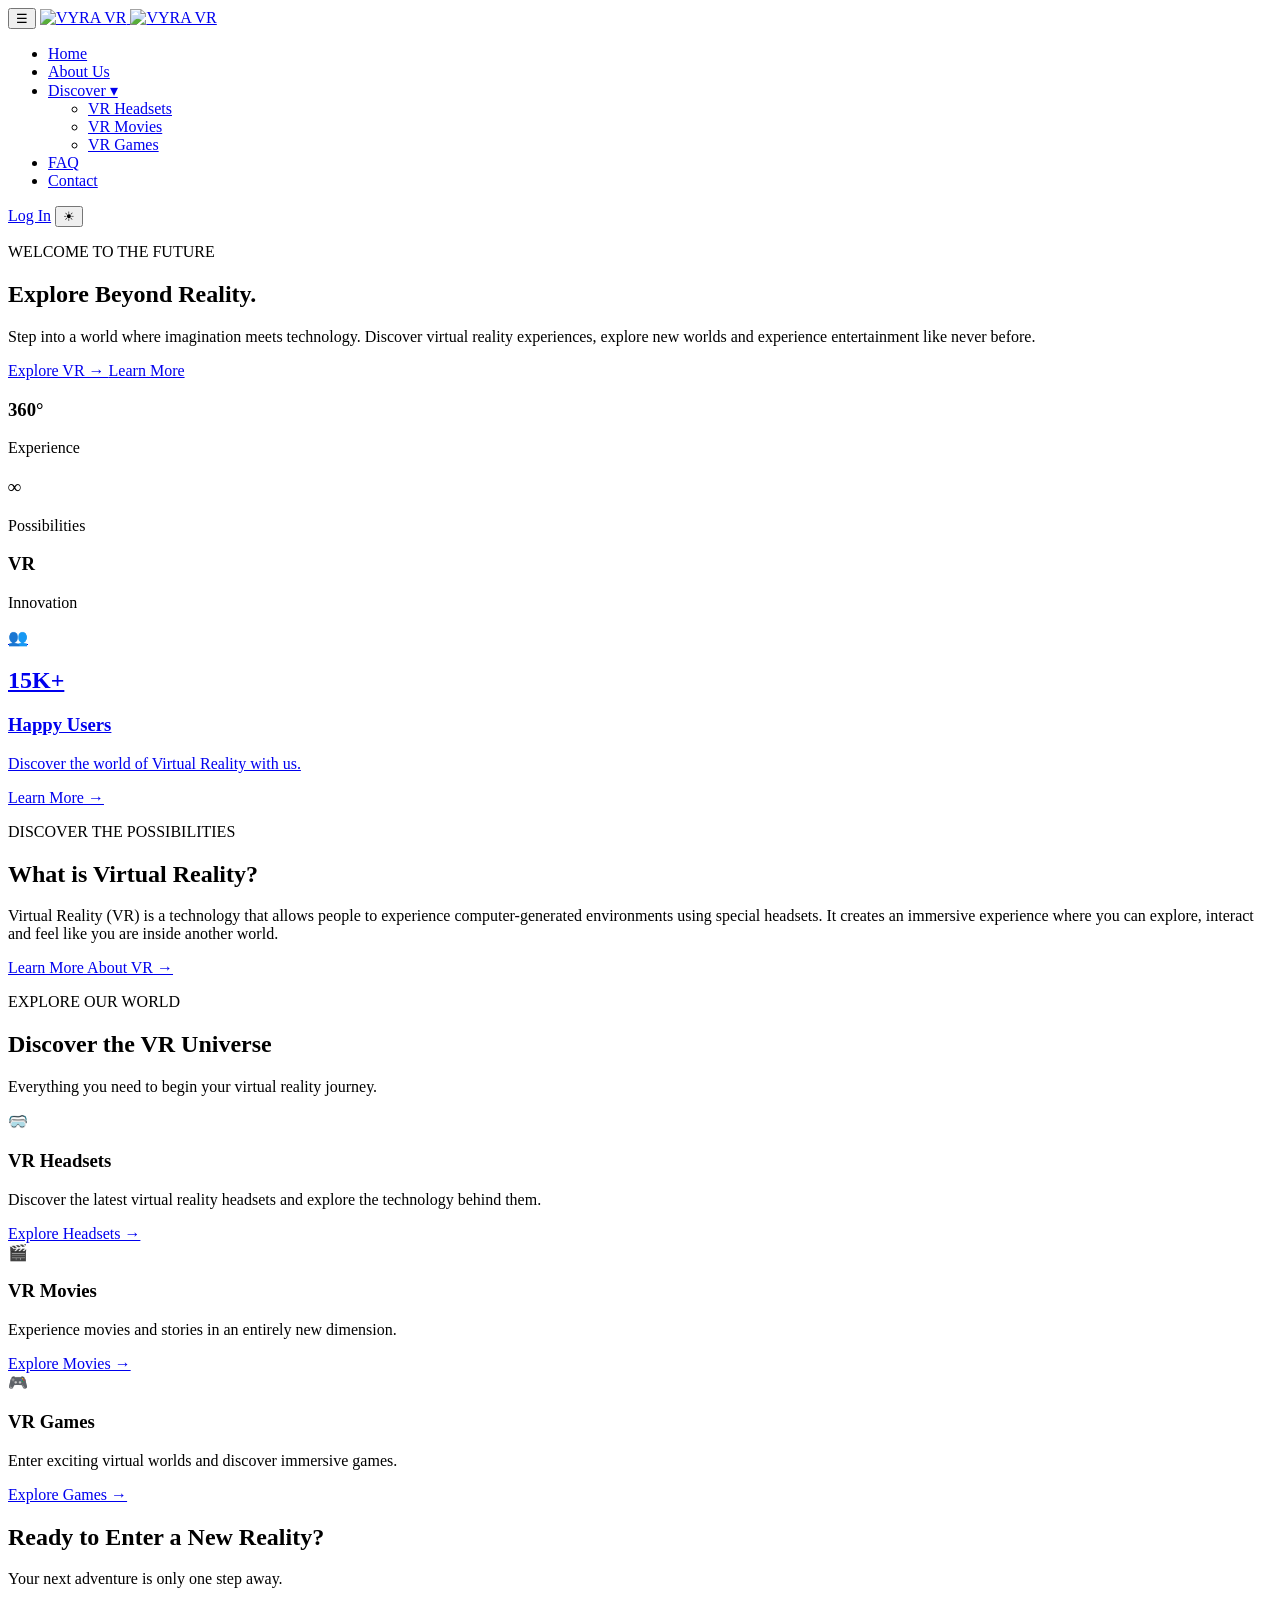
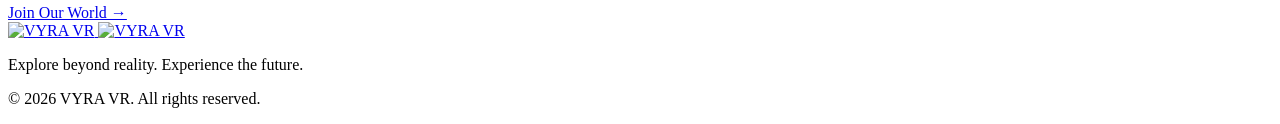
==== HTML/index.html @ e6f0ec01 "Made some changes in organization" ====
<!DOCTYPE html>
<html lang="en">

<head>
    <meta charset="UTF-8">
    <meta name="viewport" content="width=device-width, initial-scale=1.0">
     <meta name="author" content="Verona Idrizi">

    <title>VYRA VR | Explore Beyond Reality</title>

    <link rel="stylesheet" href="style.css">

    <link href="https://fonts.googleapis.com/css2?family=Poppins:wght@300;400;500;600;700;800&display=swap"
        rel="stylesheet">
</head>

<body>

    <!-- HEADER AND NAVIGATION -->
    <header>

        <nav class="navbar">

             <button class="menu-icon" id="menuButton">☰</button>

            <a href="index.html" class="logo">
                <!-- Dark Mode Logo (shown by default in dark mode) -->
                <img src="img/LogoDark.png" class="dark-logo" alt="VYRA VR">
                <!-- Light Mode Logo (hidden by default, shown in light mode) -->
                <img src="img/LogoLight.png" class="light-logo" alt="VYRA VR">
            </a>

            <ul class="nav-links">

                <li><a href="index.html" class="active">Home</a></li>

                <li><a href="about.html">About Us</a></li>

                <li class="dropdown">
                    <a href="#">Discover ▾</a>

                    <ul class="dropdown-menu">
                        <li><a href="headsets.html">VR Headsets</a></li>
                        <li><a href="movies.html">VR Movies</a></li>
                        <li><a href="games.html">VR Games</a></li>
                    </ul>
                </li>

                <li><a href="faq.html">FAQ</a></li>

                <li><a href="contact.html">Contact</a></li>

            </ul>

            <div class="nav-right">
                <a href="Login.html" class="login-btn">Log In</a>
                <button id="themeButton">☀︎</button>
            </div>


        </nav>

    </header>


    <!-- MAIN CONTENT -->
    <main>

        <!-- HERO SECTION -->
        <section class="hero">

            <div class="hero-content">

                <p class="small-title">WELCOME TO THE FUTURE</p>

                <h1>
                    Explore Beyond
                    <span>Reality.</span>
                </h1>

                <p class="description">
                    Step into a world where imagination meets technology.
                    Discover virtual reality experiences, explore new worlds
                    and experience entertainment like never before.
                </p>

                <div class="hero-buttons">

                    <a href="#discover" class="primary-btn">
                        Explore VR →
                    </a>

                    <a href="#about" class="secondary-btn">
                        Learn More
                    </a>

                </div>

                <div class="hero-stats">

                    <article>
                        <h3>360°</h3>
                        <p>Experience</p>
                    </article>

                    <article>
                        <h3>∞</h3>
                        <p>Possibilities</p>
                    </article>

                    <article>
                        <h3>VR</h3>
                        <p>Innovation</p>
                    </article>

                </div>

            </div>

            <!-- Right Side - Users Card -->
            <div class="hero-right">
                <a href="about.html" class="users-card">
                    <div class="users-icon">👥</div>
                    <h2>15K+</h2>
                    <h3>Happy Users</h3>
                    <p>Discover the world of Virtual Reality with us.</p>
                    <span>Learn More →</span>
                </a>
            </div>

        </section>


        <!-- ABOUT VIRTUAL REALITY -->
        <section class="about-section" id="about">

            <p class="section-label">DISCOVER THE POSSIBILITIES</p>

            <h2>What is <span>Virtual Reality?</span></h2>

            <p class="about-text">
                Virtual Reality (VR) is a technology that allows people
                to experience computer-generated environments using
                special headsets. It creates an immersive experience
                where you can explore, interact and feel like you are
                inside another world.
            </p>

            <a href="about.html" class="text-link">
                Learn More About VR →
            </a>

        </section>


        <!-- DISCOVER SECTION -->
        <section class="discover-section" id="discover">

            <p class="section-label">EXPLORE OUR WORLD</p>

            <h2>Discover the <span>VR Universe</span></h2>

            <p class="discover-description">
                Everything you need to begin your virtual reality journey.
            </p>


            <div class="discover-cards">

                <article class="card">

                    <div class="card-icon">🥽</div>

                    <h3>VR Headsets</h3>

                    <p>
                        Discover the latest virtual reality headsets
                        and explore the technology behind them.
                    </p>

                    <a href="headsets.html">Explore Headsets →</a>

                </article>


                <article class="card">

                    <div class="card-icon">🎬</div>

                    <h3>VR Movies</h3>

                    <p>
                        Experience movies and stories in an entirely
                        new dimension.
                    </p>

                    <a href="movies.html">Explore Movies →</a>

                </article>


                <article class="card">

                    <div class="card-icon">🎮</div>

                    <h3>VR Games</h3>

                    <p>
                        Enter exciting virtual worlds and discover
                        immersive games.
                    </p>

                    <a href="games.html">Explore Games →</a>

                </article>

            </div>

        </section>


        <!-- FINAL SECTION -->
        <section class="final-section">

            <h2>Ready to Enter a New Reality?</h2>

            <p>Your next adventure is only one step away.</p>

            <a href="register.html" class="final-btn">
                Join Our World →
            </a>

        </section>

    </main>


    <!-- FOOTER -->
    <footer>

        <a href="index.html" class="logo">
            <img src="img/LogoDark.png" class="dark-logo" alt="VYRA VR">
            <img src="img/LogoLight.png" class="light-logo" alt="VYRA VR">
        </a>

        <p>Explore beyond reality. Experience the future.</p>

        <p class="copyright">
            © 2026 VYRA VR. All rights reserved.
        </p>

    </footer>


    <script src="script.js"></script>

</body>

</html>
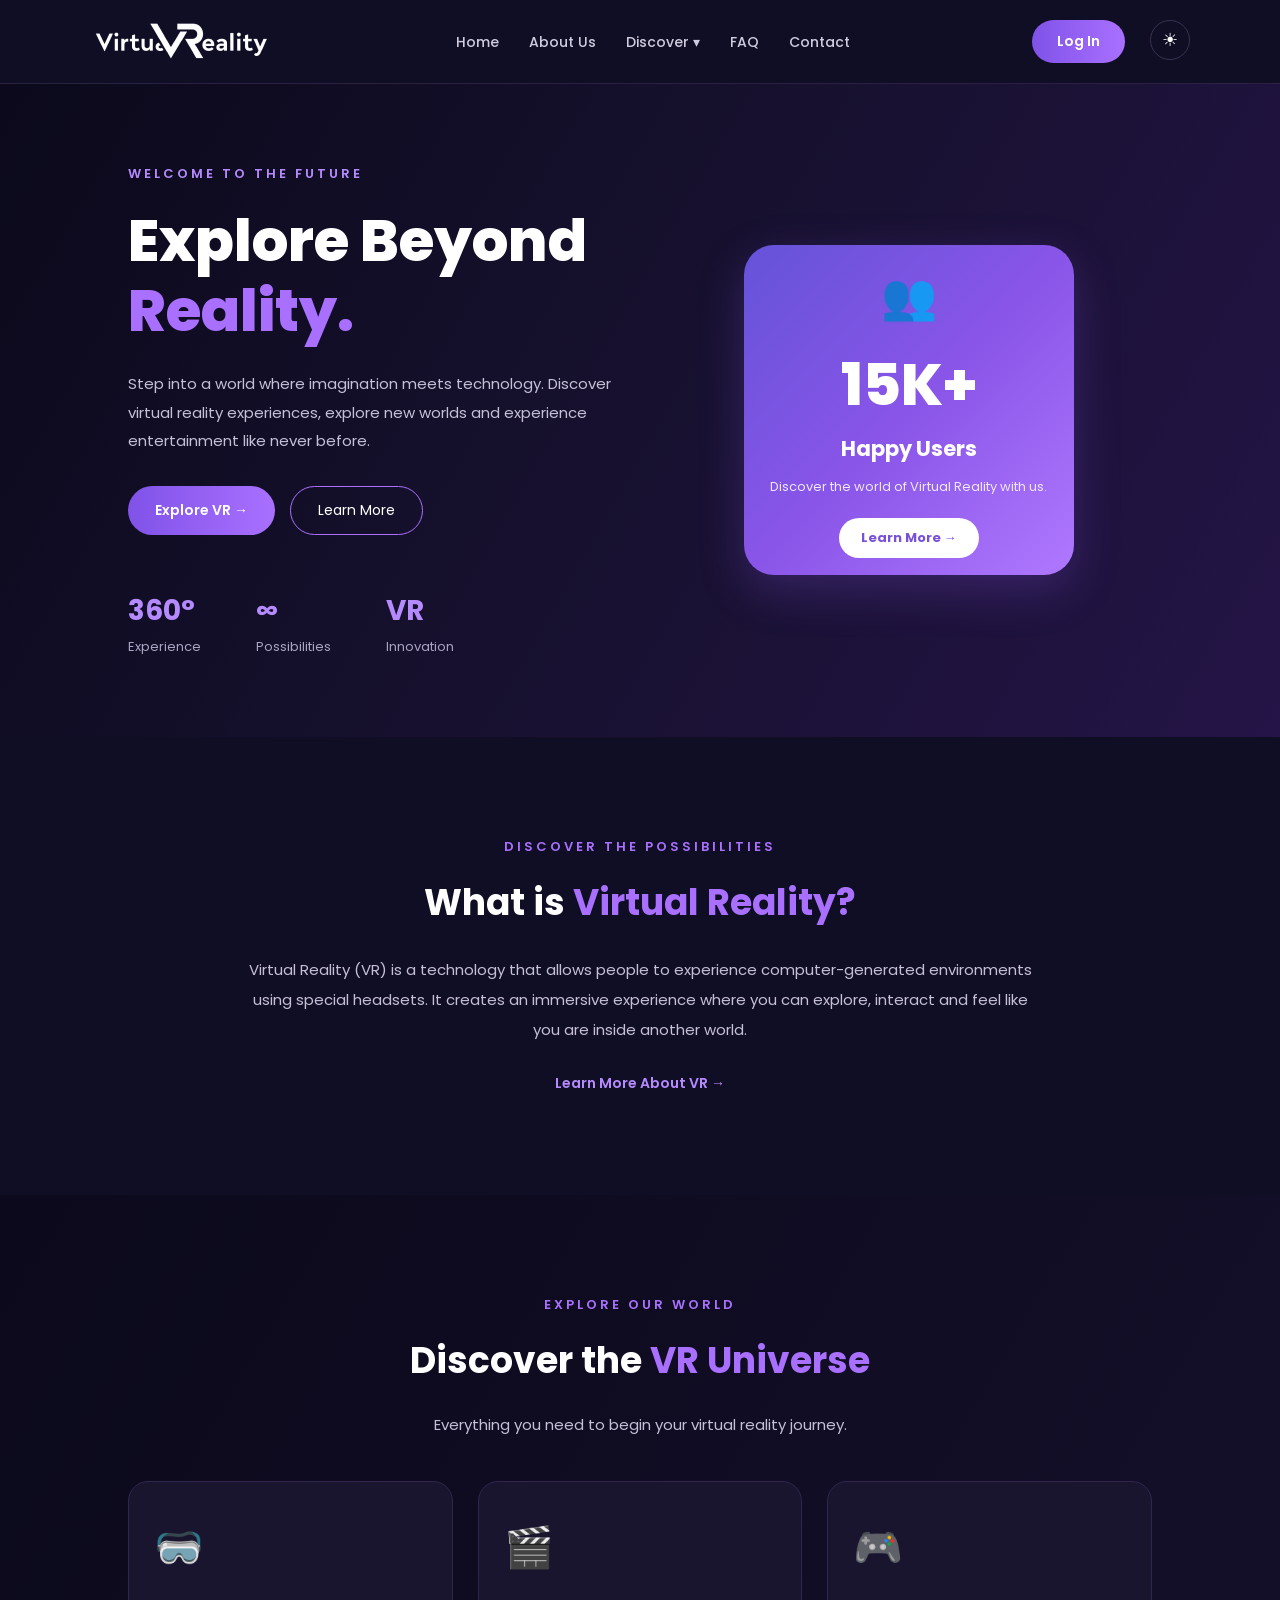
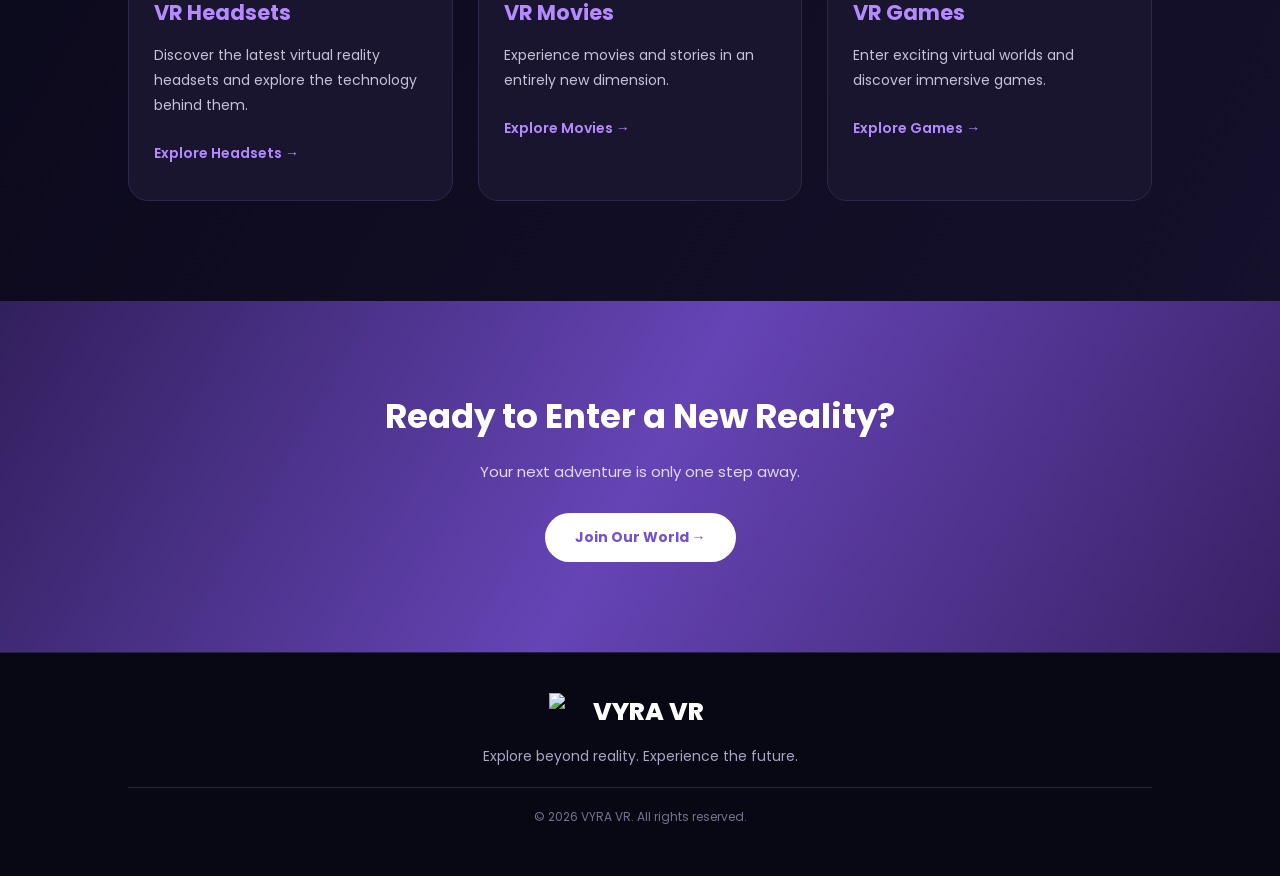
==== commit 3bfd2760: "Trying to change file locations and links" ====
--- a/HTML/index.html
+++ b/HTML/index.html
@@ -4,11 +4,11 @@
 <head>
     <meta charset="UTF-8">
     <meta name="viewport" content="width=device-width, initial-scale=1.0">
-     <meta name="author" content="Verona Idrizi">
+    <meta name="author" content="Verona Idrizi">
 
     <title>VYRA VR | Explore Beyond Reality</title>
 
-    <link rel="stylesheet" href="style.css">
+    <link rel="stylesheet" href="/style.css">
 
     <link href="https://fonts.googleapis.com/css2?family=Poppins:wght@300;400;500;600;700;800&display=swap"
         rel="stylesheet">
@@ -21,18 +21,18 @@
 
         <nav class="navbar">
 
-             <button class="menu-icon" id="menuButton">☰</button>
+            <button class="menu-icon" id="menuButton">☰</button>
 
             <a href="index.html" class="logo">
                 <!-- Dark Mode Logo (shown by default in dark mode) -->
-                <img src="img/LogoDark.png" class="dark-logo" alt="VYRA VR">
+                <img src="/img/LogoDark.png" class="dark-logo" alt="VYRA VR">
                 <!-- Light Mode Logo (hidden by default, shown in light mode) -->
-                <img src="img/LogoLight.png" class="light-logo" alt="VYRA VR">
+                <img src="/img/LogoLight.png" class="light-logo" alt="VYRA VR">
             </a>
 
             <ul class="nav-links">
 
-                <li><a href="index.html" class="active">Home</a></li>
+                <li><a href="index.html">Home</a></li>
 
                 <li><a href="about.html">About Us</a></li>
 
@@ -53,7 +53,7 @@
             </ul>
 
             <div class="nav-right">
-                <a href="Login.html" class="login-btn">Log In</a>
+                <a href="login.html" class="login-btn">Log In</a>
                 <button id="themeButton">☀︎</button>
             </div>
 
--- a/style.css
+++ b/style.css
@@ -0,0 +1,2404 @@
+/* 
+1. GENERAL SETTINGS
+ */
+
+* {
+    margin: 0;
+    padding: 0;
+    box-sizing: border-box;
+}
+
+
+body {
+    font-family: 'Poppins', sans-serif;
+    background-color: #0b091b;
+    color: white;
+}
+
+/*
+
+2. HEADER AND NAVIGATION */
+
+header {
+    width: 100%;
+    background-color: #100e24;
+    padding: 20px 7%;
+    border-bottom: 1px solid #292044;
+}
+
+.navbar {
+    display: flex;
+    justify-content: space-between;
+    align-items: center;
+}
+
+/* Logo Sizing & Switching */
+
+.logo {
+    display: flex;
+    align-items: center;
+}
+
+.logo img {
+    width: 183px;
+    height: auto;
+}
+
+.light-logo {
+    display: none;
+}
+
+.dark-logo {
+    display: block;
+}
+
+body.light .dark-logo {
+    display: none !important;
+}
+
+body.light .light-logo {
+    display: block !important;
+}
+
+/* Navigation Links */
+
+.nav-links {
+    display: flex;
+    align-items: center;
+    gap: 30px;
+    list-style: none;
+}
+
+.nav-links a {
+    color: #d0cce0;
+    text-decoration: none;
+    font-size: 14px;
+    font-weight: 500;
+    transition: 0.3s;
+}
+
+.nav-links a:hover,
+.nav-links a.active {
+    color: #a970ff;
+}
+
+.nav-right {
+    display: flex;
+    gap: 25px;
+}
+
+/* Discover Dropdown */
+
+.dropdown {
+    position: relative;
+}
+
+.dropdown-menu {
+    display: none;
+    position: absolute;
+    top: 100%;
+    left: 0;
+    background-color: #1b1734;
+    min-width: 180px;
+    list-style: none;
+    border-radius: 12px;
+    padding: 10px;
+    border: 1px solid #393052;
+}
+
+.dropdown-menu li a {
+    display: block;
+    padding: 12px;
+}
+
+.dropdown-menu li a:hover {
+    background-color: #30244d;
+    border-radius: 8px;
+}
+
+.dropdown:hover .dropdown-menu {
+    display: block;
+}
+
+/* Login Button */
+
+.login-btn {
+    background: linear-gradient(90deg, #8052e8, #a970ff);
+    color: white;
+    text-decoration: none;
+    padding: 11px 25px;
+    border-radius: 25px;
+    font-size: 14px;
+    font-weight: 600;
+    transition: 0.3s;
+}
+
+.login-btn:hover {
+    transform: translateY(-3px);
+    box-shadow: 0 5px 20px rgba(169, 112, 255, 0.3);
+}
+
+/* Theme Button */
+
+#themeButton {
+    background: none;
+    border: 1px solid #393052;
+    border-radius: 50%;
+    width: 40px;
+    height: 40px;
+    display: flex;
+    align-items: center;
+    justify-content: center;
+    cursor: pointer;
+    font-size: 18px;
+    color: white;
+    transition: 0.3s;
+}
+
+#themeButton:hover {
+    border-color: #a970ff;
+    transform: translateY(-2px);
+}
+
+/* Mobile Menu Icon */
+
+.menu-icon {
+    display: none;
+    background: none;
+    border: none;
+    color: white;
+    font-size: 28px;
+    cursor: pointer;
+}
+
+
+/* HOME PAGE */
+
+
+/* 
+3. HERO SECTION
+*/
+
+.hero {
+    min-height: 620px;
+    display: flex;
+    justify-content: space-between;
+    align-items: center;
+    gap: 50px;
+    padding: 80px 10%;
+    background: linear-gradient(
+        120deg,
+        #0b091b,
+        #17112f,
+        #241447
+    );
+}
+
+/* Hero Text */
+
+.hero-content {
+    flex: 1;
+}
+
+.small-title {
+    color: #b58aff;
+    font-size: 13px;
+    font-weight: 600;
+    letter-spacing: 3px;
+    margin-bottom: 22px;
+}
+
+.hero h1 {
+    font-size: 58px;
+    font-weight: 800;
+    line-height: 1.2;
+    margin-bottom: 25px;
+}
+
+.hero h1 span {
+    color: #a970ff;
+}
+
+.description {
+    color: #c5c0d8;
+    font-size: 15px;
+    line-height: 1.9;
+    max-width: 550px;
+    margin-bottom: 30px;
+}
+
+
+/*
+4. HERO BUTTONS
+ */
+
+.hero-buttons {
+    display: flex;
+    align-items: center;
+    gap: 15px;
+    flex-wrap: wrap;
+}
+
+.primary-btn {
+    display: inline-block;
+    background: linear-gradient(90deg, #8052e8, #a970ff);
+    color: white;
+    text-decoration: none;
+    padding: 14px 27px;
+    border-radius: 30px;
+    font-size: 14px;
+    font-weight: 600;
+    transition: 0.3s;
+}
+
+.primary-btn:hover {
+    transform: translateY(-4px);
+    box-shadow: 0 8px 20px rgba(169, 112, 255, 0.3);
+}
+
+.secondary-btn {
+    display: inline-block;
+    border: 1px solid #a970ff;
+    color: white;
+    text-decoration: none;
+    padding: 13px 27px;
+    border-radius: 30px;
+    font-size: 14px;
+    transition: 0.3s;
+}
+
+.secondary-btn:hover {
+    background-color: #a970ff;
+}
+
+
+/*
+5. HERO STATISTICS
+ */
+
+.hero-stats {
+    display: flex;
+    gap: 55px;
+    margin-top: 55px;
+}
+
+.hero-stats article h3 {
+    color: #b58aff;
+    font-size: 28px;
+    margin-bottom: 5px;
+}
+
+.hero-stats article p {
+    color: #aaa4c2;
+    font-size: 13px;
+}
+
+
+/*
+6. 15K USERS CARD
+ */
+
+.hero-right {
+    flex: 1;
+    display: flex;
+    justify-content: center;
+    align-items: center;
+}
+
+.users-card {
+    width: 330px;
+    height: 330px;
+    background: linear-gradient(
+        135deg,
+        #6553d9,
+        #8955e8,
+        #b078ff
+    );
+    border-radius: 30px;
+    display: flex;
+    flex-direction: column;
+    justify-content: center;
+    align-items: center;
+    text-align: center;
+    text-decoration: none;
+    color: white;
+    padding: 25px;
+    box-shadow: 0 15px 45px rgba(137, 85, 232, 0.25);
+    transition: 0.4s;
+}
+
+.users-card:hover {
+    transform: translateY(-10px) scale(1.03);
+    box-shadow: 0 20px 50px rgba(137, 85, 232, 0.4);
+}
+
+.users-icon {
+    font-size: 45px;
+    margin-bottom: 10px;
+}
+
+.users-card h2 {
+    font-size: 58px;
+    font-weight: 800;
+    margin-bottom: 5px;
+}
+
+.users-card h3 {
+    font-size: 21px;
+    margin-bottom: 12px;
+}
+
+.users-card p {
+    color: #eee7ff;
+    font-size: 13px;
+    line-height: 1.7;
+    margin-bottom: 20px;
+}
+
+.users-card span {
+    background-color: white;
+    color: #7951d8;
+    padding: 10px 22px;
+    border-radius: 25px;
+    font-size: 13px;
+    font-weight: 700;
+}
+
+
+/* 
+7. ABOUT VIRTUAL REALITY SECTION
+*/
+
+.about-section {
+    padding: 100px 10%;
+    text-align: center;
+    background-color: #100e24;
+}
+
+.section-label {
+    color: #a970ff;
+    font-size: 13px;
+    font-weight: 600;
+    letter-spacing: 3px;
+    margin-bottom: 18px;
+}
+
+.about-section h2,
+.discover-section h2 {
+    font-size: 36px;
+    font-weight: 700;
+    margin-bottom: 25px;
+}
+
+.about-section h2 span,
+.discover-section h2 span {
+    color: #a970ff;
+}
+
+.about-text {
+    max-width: 800px;
+    margin: 0 auto 25px;
+    color: #c5c0d8;
+    font-size: 15px;
+    line-height: 2;
+}
+
+.text-link {
+    display: inline-block;
+    color: #b58aff;
+    text-decoration: none;
+    font-weight: 600;
+    font-size: 14px;
+    transition: 0.3s;
+}
+
+.text-link:hover {
+    color: white;
+}
+
+
+/* 8. DISCOVER SECTION */
+
+.discover-section {
+    padding: 100px 10%;
+    text-align: center;
+    background: linear-gradient(
+        120deg,
+        #0b091b,
+        #15102b
+    );
+}
+
+.discover-description {
+    color: #c5c0d8;
+    font-size: 15px;
+    margin-bottom: 45px;
+}
+
+
+/* 
+9. DISCOVER CARDS
+ */
+
+.discover-cards {
+    display: flex;
+    justify-content: center;
+    align-items: stretch;
+    gap: 25px;
+    flex-wrap: wrap;
+}
+
+.card {
+    flex: 1;
+    min-width: 220px;
+    max-width: 330px;
+    background-color: #19152f;
+    border: 1px solid #30264d;
+    border-radius: 20px;
+    padding: 35px 25px;
+    text-align: left;
+    transition: 0.3s;
+}
+
+.card:hover {
+    transform: translateY(-10px);
+    border-color: #a970ff;
+    box-shadow: 0 10px 30px rgba(137, 85, 232, 0.15);
+}
+
+/* Card Icons */
+
+.card-icon {
+    font-size: 40px;
+    margin-bottom: 20px;
+}
+
+.card h3 {
+    color: #b58aff;
+    font-size: 21px;
+    margin-bottom: 15px;
+}
+
+.card p {
+    color: #c5c0d8;
+    font-size: 14px;
+    line-height: 1.8;
+    margin-bottom: 22px;
+}
+
+.card a {
+    color: #b58aff;
+    text-decoration: none;
+    font-size: 14px;
+    font-weight: 600;
+    transition: 0.3s;
+}
+
+.card a:hover {
+    color: white;
+}
+
+
+/* 
+10. FINAL SECTION
+ */
+
+.final-section {
+    padding: 90px 10%;
+    text-align: center;
+    background: linear-gradient(
+        120deg,
+        #31205d,
+        #6544b5,
+        #392064
+    );
+}
+
+.final-section h2 {
+    font-size: 34px;
+    margin-bottom: 18px;
+}
+
+.final-section p {
+    color: #e0d8f4;
+    font-size: 15px;
+    margin-bottom: 30px;
+}
+
+.final-btn {
+    display: inline-block;
+    background-color: white;
+    color: #7650d2;
+    text-decoration: none;
+    padding: 14px 30px;
+    border-radius: 30px;
+    font-weight: 700;
+    font-size: 14px;
+    transition: 0.3s;
+}
+
+.final-btn:hover {
+    transform: translateY(-4px);
+    box-shadow: 0 8px 20px rgba(0, 0, 0, 0.2);
+}
+
+
+/* About Us Page */
+
+.section-heading {
+    text-align: center;
+    max-width: 650px;
+    margin: 0 auto 55px;
+}
+
+.section-heading h2 {
+    font-size: 38px;
+    font-weight: 700;
+    color: white;
+    margin-bottom: 15px;
+}
+
+.section-heading h2 span {
+    color: #a970ff;
+}
+
+.section-heading > p:last-child {
+    color: #aaa7ba;
+    font-size: 15px;
+    line-height: 1.8;
+}
+
+
+/* ABOUT HERO */
+
+.about-hero {
+    min-height: 650px;
+    padding: 100px 9%;
+    display: flex;
+    align-items: center;
+    justify-content: space-between;
+    gap: 70px;
+}
+
+.about-hero-content {
+    flex: 1;
+    max-width: 550px;
+}
+
+.about-hero-content h1 {
+    color: white;
+    font-size: 55px;
+    line-height: 1.2;
+    margin-bottom: 25px;
+}
+
+.about-hero-content h1 span {
+    color: #a970ff;
+    display: block;
+}
+
+.about-hero-content > p:not(.section-label) {
+    color: #aaa7ba;
+    font-size: 16px;
+    line-height: 1.9;
+    margin-bottom: 35px;
+}
+
+.about-btn {
+    display: inline-block;
+    padding: 14px 27px;
+    background: linear-gradient(110deg, #7655f5, #9c63ff);
+    color: white;
+    text-decoration: none;
+    font-size: 14px;
+    font-weight: 600;
+    border-radius: 7px;
+    transition: 0.3s;
+}
+
+.about-btn:hover {
+    transform: translateY(-4px);
+    box-shadow: 0 8px 25px rgba(133, 94, 255, 0.3);
+}
+
+.about-hero-image {
+    flex: 1;
+    max-width: 550px;
+    height: 400px;
+    position: relative;
+}
+
+.about-hero-image::before {
+    content: "";
+    position: absolute;
+    inset: -12px;
+    border: 1px solid rgba(169, 112, 255, 0.4);
+    border-radius: 18px;
+}
+
+.about-hero-image img {
+    width: 100%;
+    height: 100%;
+    object-fit: cover;
+    border-radius: 15px;
+    position: relative;
+}
+
+
+/* MISSION AND VISION */
+
+.mission-section {
+    padding: 100px 9%;
+    background: #0b091b;
+}
+
+.mission-cards {
+    display: flex;
+    justify-content: center;
+    gap: 30px;
+    max-width: 1100px;
+    margin: auto;
+}
+
+.mission-card {
+    background: #191827;
+    border: 1px solid #29263d;
+    border-radius: 14px;
+    padding: 40px;
+    transition: 0.3s;
+    flex: 1;
+}
+
+.mission-card:hover {
+    transform: translateY(-7px);
+    border-color: #8063ef;
+}
+
+.mission-icon {
+    font-size: 35px;
+    margin-bottom: 20px;
+}
+
+.mission-card h3 {
+    color: white;
+    font-size: 23px;
+    margin-bottom: 15px;
+}
+
+.mission-card p {
+    color: #aaa7ba;
+    font-size: 14px;
+    line-height: 1.9;
+}
+
+
+/* WHAT WE OFFER */
+
+.offer-section {
+    padding: 110px 9%;
+}
+
+.offer-cards {
+    display: flex;
+    justify-content: center;
+    flex-wrap: wrap;
+    gap: 25px;
+    max-width: 1200px;
+    margin: auto;
+}
+
+.offer-card {
+    background: #151421;
+    border: 1px solid #29263d;
+    border-radius: 13px;
+    overflow: hidden;
+    transition: 0.3s;
+    width: 30%;
+}
+
+.offer-card:hover {
+    transform: translateY(-8px);
+    border-color: #8063ef;
+}
+
+.offer-image {
+    height: 220px;
+    overflow: hidden;
+}
+
+.offer-image img {
+    width: 100%;
+    height: 100%;
+    object-fit: cover;
+    transition: 0.4s;
+}
+
+.offer-card:hover .offer-image img {
+    transform: scale(1.06);
+}
+
+.offer-content {
+    padding: 25px;
+}
+
+.offer-number {
+    color: #a970ff;
+    font-size: 11px;
+    font-weight: 600;
+    letter-spacing: 1.5px;
+    margin-bottom: 12px;
+}
+
+.offer-content h3 {
+    color: white;
+    font-size: 21px;
+    margin-bottom: 12px;
+}
+
+.offer-content > p:not(.offer-number) {
+    color: #aaa7ba;
+    font-size: 13px;
+    line-height: 1.8;
+    min-height: 95px;
+    margin-bottom: 20px;
+}
+
+.offer-content a {
+    color: #a970ff;
+    text-decoration: none;
+    font-size: 13px;
+    font-weight: 600;
+    transition: 0.3s;
+}
+
+.offer-content a:hover {
+    color: white;
+}
+
+
+/* WHY CHOOSE VYRA */
+
+.why-section {
+    padding: 100px 9%;
+    background: #0b091b;
+}
+
+.why-grid {
+    display: flex;
+    flex-wrap: wrap;
+    justify-content: center;
+    gap: 20px;
+    max-width: 1200px;
+    margin: auto;
+}
+
+.why-card {
+    background: #191827;
+    border: 1px solid #29263d;
+    border-radius: 12px;
+    padding: 30px 22px;
+    transition: 0.3s;
+    width: 23%;
+}
+
+.why-card:hover {
+    border-color: #8063ef;
+    transform: translateY(-6px);
+}
+
+.why-icon {
+    width: 55px;
+    height: 55px;
+    display: flex;
+    align-items: center;
+    justify-content: center;
+    background: rgba(169, 112, 255, 0.12);
+    border-radius: 12px;
+    font-size: 25px;
+    margin-bottom: 22px;
+}
+
+.why-card h3 {
+    color: white;
+    font-size: 17px;
+    margin-bottom: 12px;
+}
+
+.why-card p {
+    color: #aaa7ba;
+    font-size: 13px;
+    line-height: 1.8;
+}
+
+
+/* OUR TEAM */
+
+.team-section {
+    padding: 110px 9% 50px;
+}
+
+.team-cards {
+    display: flex;
+    flex-wrap: wrap;
+    justify-content: center;
+    gap: 25px;
+    max-width: 1200px;
+    margin: auto;
+}
+
+.team-card {
+    background: #151421;
+    border: 1px solid #29263d;
+    border-radius: 13px;
+    overflow: hidden;
+    transition: 0.3s;
+    width: 23%;
+}
+
+.team-card:hover {
+    transform: translateY(-7px);
+    border-color: #8063ef;
+}
+
+.team-image {
+    height: 280px;
+    overflow: hidden;
+}
+
+.team-image img {
+    width: 100%;
+    height: 100%;
+    object-fit: cover;
+    transition: 0.4s;
+}
+
+.team-card:hover .team-image img {
+    transform: scale(1.05);
+}
+
+.team-info {
+    padding: 20px;
+    text-align: center;
+}
+
+.team-info h3 {
+    color: white;
+    font-size: 17px;
+    margin-bottom: 7px;
+}
+
+.team-info p {
+    color: #a970ff;
+    font-size: 12px;
+}
+
+
+/* JOIN OUR TEAM */
+
+.join-team {
+    max-width: 1200px;
+    margin: 0 auto 75px;
+    padding: 35px 40px;
+
+    display: flex;
+    align-items: center;
+    justify-content: space-between;
+    gap: 30px;
+
+    background: #191827;
+    border: 1px solid #30264f;
+    border-radius: 13px;
+}
+
+.join-team-content h3 {
+    color: white;
+    font-size: 22px;
+    margin-bottom: 10px;
+}
+
+.join-team-content p {
+    color: #aaa7ba;
+    font-size: 13px;
+    line-height: 1.8;
+    max-width: 600px;
+}
+
+.join-team-btn {
+    flex-shrink: 0;
+    padding: 13px 24px;
+
+    background: linear-gradient(110deg, #7655f5, #9c63ff);
+    color: white;
+
+    text-decoration: none;
+    font-size: 13px;
+    font-weight: 600;
+    border-radius: 7px;
+
+    transition: 0.3s;
+}
+
+.join-team-btn:hover {
+    transform: translateY(-3px);
+    box-shadow: 0 8px 20px rgba(133, 94, 255, 0.3);
+}
+
+
+/* FINAL CTA */
+
+.about-final {
+    margin: 75px 9% 100px;
+    padding: 85px 30px;
+    text-align: center;
+    border-radius: 18px;
+    background:
+        radial-gradient(
+            circle at 50% 100%,
+            rgba(115, 77, 255, 0.25),
+            transparent 60%
+        ),
+        linear-gradient(135deg, #19152e, #11101c);
+    border: 1px solid #30264f;
+}
+
+.about-final h2 {
+    color: white;
+    font-size: 43px;
+    margin-bottom: 18px;
+}
+
+.about-final h2 span {
+    color: #a970ff;
+    display: block;
+}
+
+.about-final > p:not(.section-label) {
+    color: #aaa7ba;
+    font-size: 14px;
+    margin-bottom: 30px;
+    line-height: 1.8;
+}
+
+
+/* FOOTER */
+
+footer {
+    background-color: #080714;
+    padding: 40px 10%;
+    text-align: center;
+    border-top: 1px solid #292044;
+}
+
+footer .logo {
+    display: inline-block;
+    margin-bottom: 15px;
+    color: white;
+    font-size: 25px;
+    font-weight: 800;
+    text-decoration: none;
+    justify-content: center;
+
+}
+
+footer .logo span {
+    color: #a970ff;
+}
+
+footer p {
+    color: #aaa4c2;
+    font-size: 14px;
+    margin-bottom: 10px;
+}
+
+footer .copyright {
+    font-size: 12px;
+    margin-top: 20px;
+    padding-top: 20px;
+    border-top: 1px solid #292044;
+    color: #77718d;
+}
+
+/* LIGHT MODE */
+
+body.light {
+    background: white !important;
+    color: #171326 !important;
+}
+
+body.light *:not(header):not(header *):not(nav):not(nav *) {
+    background-color: transparent !important;
+    background-image: none !important;
+    color: #171326 !important;
+}
+
+body.light *:not(.active):not(.dropdown-menu a):not(.login-btn){
+    color: #171326 !important;
+}
+
+
+/* Navbar */
+body.light header {
+    background: white !important;
+    border-bottom: 1px solid #dddddd !important;
+}
+
+body.light .navbar {
+    display: flex !important;
+    justify-content: space-between !important;
+    align-items: center !important;
+}
+
+body.light .logo {
+    display: flex !important;
+    align-items: center !important;
+}
+
+body.light .logo img {
+    width: 183px !important;
+    height: auto !important;
+}
+
+body.light .login-btn {
+    background: linear-gradient(90deg, #8052e8, #a970ff) !important;
+    color: white !important;
+}
+
+body.light #themeButton {
+    border: 1px solid #dddddd !important;
+    color: #171326 !important;
+    background: transparent !important;
+}
+
+/* Cards */
+body.light .mission-card,
+body.light .offer-card,
+body.light .why-card,
+body.light .team-card,
+body.light .discover-card {
+    background: #f1eff5 !important;
+}
+
+/* Footer */
+body.light footer {
+    background: #f1eff5 !important;
+}
+
+
+
+/* faq page */
+
+.faq-hero {
+    text-align: center;
+    padding: 100px 20px 55px;
+}
+
+.faq-small-title {
+    color: #b58aff;
+    font-size: 13px;
+    font-weight: 600;
+    letter-spacing: 3px;
+    margin-bottom: 18px;
+}
+
+.faq-hero h1,
+.reviews-heading h2,
+.write-review-content h2 {
+    font-size: 38px;
+    font-weight: 700;
+    margin-bottom: 20px;
+}
+
+.faq-hero h1 span,
+.reviews-heading h2 span,
+.write-review-content h2 span {
+    color: #a970ff;
+}
+
+.faq-hero > p:last-child,
+.reviews-heading > p:last-child,
+.write-review-description {
+    color: #aaa7ba;
+    font-size: 15px;
+    line-height: 1.9;
+}
+
+
+/* faq 2 kolona */
+
+.faq-section {
+    max-width: 1250px;
+    margin: 0 auto;
+    padding: 20px 30px 100px;
+}
+
+.faq-grid {
+    display: grid;
+    grid-template-columns: 1fr 1fr;
+    gap: 22px;
+    align-items: start;
+}
+
+.faq-column {
+    display: flex;
+    flex-direction: column;
+    gap: 15px;
+}
+
+.faq-item {
+    background: #191827;
+    border: 1px solid #30264d;
+    border-radius: 12px;
+    overflow: hidden;
+    transition: 0.3s;
+}
+
+.faq-item:hover {
+    border-color: #a970ff;
+    transform: translateY(-2px);
+}
+
+.faq-question {
+    width: 100%;
+    background: transparent;
+    border: none;
+    padding: 21px 20px;
+
+    display: flex;
+    justify-content: space-between;
+    align-items: center;
+    gap: 12px;
+
+    color: #e5e0f3;
+    font-family: 'Poppins', sans-serif;
+    font-size: 14px;
+    font-weight: 500;
+    text-align: left;
+    cursor: pointer;
+}
+
+.faq-icon {
+    color: #a970ff;
+    font-size: 23px;
+    flex-shrink: 0;
+    transition: 0.3s;
+}
+
+.faq-item.active .faq-icon {
+    transform: rotate(45deg);
+}
+
+.faq-answer {
+    max-height: 0;
+    overflow: hidden;
+    transition: max-height 0.4s ease;
+}
+
+.faq-answer p {
+    color: #aaa7ba;
+    font-size: 13px;
+    line-height: 1.9;
+    padding: 0 20px 20px;
+}
+
+
+/* costumer review */
+
+.reviews-section {
+    padding: 90px 30px;
+    background: #100e24;
+    text-align: center;
+}
+
+.reviews-heading {
+    margin-bottom: 45px;
+}
+
+.reviews-slider {
+    max-width: 1150px;
+    margin: auto;
+    overflow: hidden;
+}
+
+.reviews-track {
+    display: flex;
+    gap: 22px;
+    transition: transform 0.8s ease;
+}
+
+.review-card {
+    flex: 0 0 calc((100% - 44px) / 3);
+    min-width: 0;
+    box-sizing: border-box;
+
+    background: #191827;
+    border: 1px solid #30264d;
+    border-radius: 16px;
+    padding: 30px 25px;
+
+    text-align: left;
+    min-height: 240px;
+
+    display: flex;
+    flex-direction: column;
+    justify-content: space-between;
+}
+
+.review-stars {
+    color: #ffc857;
+    font-size: 21px;
+    letter-spacing: 3px;
+    margin-bottom: 17px;
+}
+
+.review-text {
+    color: #c5c0d8;
+    font-size: 13px;
+    line-height: 1.9;
+    margin-bottom: 25px;
+}
+
+.review-person {
+    display: flex;
+    align-items: center;
+    gap: 12px;
+}
+
+.review-avatar {
+    width: 42px;
+    height: 42px;
+    flex-shrink: 0;
+    border-radius: 50%;
+
+    background: linear-gradient(135deg, #8052e8, #a970ff);
+
+    display: flex;
+    justify-content: center;
+    align-items: center;
+
+    color: white;
+    font-weight: 600;
+}
+
+.review-person h3 {
+    color: white;
+    font-size: 13px;
+    margin-bottom: 4px;
+}
+
+.review-person span {
+    color: #aaa7ba;
+    font-size: 11px;
+}
+
+
+/* review buttons */
+
+.review-slider-buttons {
+    display: flex;
+    justify-content: center;
+    gap: 15px;
+    margin-top: 30px;
+}
+
+.review-slider-buttons button {
+    width: 42px;
+    height: 42px;
+
+    border-radius: 50%;
+    border: 1px solid #a970ff;
+
+    background: transparent;
+    color: #a970ff;
+
+    font-size: 20px;
+    cursor: pointer;
+    transition: 0.3s;
+}
+
+.review-slider-buttons button:hover {
+    background: #8052e8;
+    color: white;
+}
+
+
+/* 
+   WRITE A REVIEW */
+
+.write-review-section {
+    padding: 90px 20px;
+    display: flex;
+    justify-content: center;
+}
+
+.write-review-content {
+    width: 100%;
+    max-width: 650px;
+    text-align: center;
+}
+
+.write-review-description {
+    max-width: 520px;
+    margin: 0 auto 35px;
+}
+
+.review-form {
+    background: #191827;
+    border: 1px solid #30264d;
+    border-radius: 18px;
+    padding: 35px;
+    text-align: left;
+}
+
+.review-form label {
+    display: block;
+    color: #e5e0f3;
+    font-size: 13px;
+    margin: 20px 0 10px;
+}
+
+.review-form input,
+.review-form textarea {
+    width: 100%;
+    padding: 14px 15px;
+
+    border: 1px solid #30264d;
+    border-radius: 9px;
+
+    background: #100e24;
+    color: white;
+
+    font-family: 'Poppins', sans-serif;
+    font-size: 13px;
+    outline: none;
+}
+
+.review-form input:focus,
+.review-form textarea:focus {
+    border-color: #a970ff;
+}
+
+.review-form textarea {
+    resize: vertical;
+}
+
+.review-form input::placeholder,
+.review-form textarea::placeholder {
+    color: #777286;
+}
+
+
+/* star rating */
+
+.star-rating {
+    display: flex;
+    gap: 8px;
+}
+
+.star-rating button {
+    background: transparent;
+    border: none;
+
+    color: #625d70;
+    font-size: 32px;
+
+    cursor: pointer;
+    padding: 0;
+    transition: 0.2s;
+}
+
+.star-rating button.selected {
+    color: #ffc857;
+}
+
+.star-rating button:hover {
+    transform: scale(1.15);
+}
+
+
+/* buttton submit for review */
+
+.submit-review-btn {
+    width: 100%;
+    margin-top: 25px;
+    padding: 14px;
+
+    border: none;
+    border-radius: 9px;
+
+    background: linear-gradient(90deg, #8052e8, #a970ff);
+    color: white;
+
+    font-family: 'Poppins', sans-serif;
+    font-size: 14px;
+    font-weight: 600;
+
+    cursor: pointer;
+    transition: 0.3s;
+}
+
+.submit-review-btn:hover {
+    transform: translateY(-3px);
+    box-shadow: 0 5px 20px rgba(169, 112, 255, 0.3);
+}
+
+
+/* faq light mode */
+
+body.light .faq-item,
+body.light .review-card,
+body.light .review-form {
+    background: #f1eff5 !important;
+    border-color: #e3d9f5 !important;
+}
+
+body.light .faq-question,
+body.light .review-person h3,
+body.light .review-form label {
+    color: #211a36 !important;
+}
+
+body.light .faq-answer p,
+body.light .review-text {
+    color: #686477 !important;
+}
+
+body.light .faq-hero h1,
+body.light .reviews-heading h2,
+body.light .write-review-content h2 {
+    color: #171326 !important;
+}
+
+body.light .faq-hero > p:last-child,
+body.light .reviews-heading > p:last-child,
+body.light .write-review-description {
+    color: #686477 !important;
+}
+
+body.light .reviews-section {
+    background: #f1eff5 !important;
+}
+
+body.light .review-person span {
+    color: #777286 !important;
+}
+
+body.light .review-form input,
+body.light .review-form textarea {
+    background: white !important;
+    color: #211a36 !important;
+    border-color: #ded5ed !important;
+}
+
+body.light .star-rating button:not(.selected) {
+    color: #aaa4b8 !important;
+}
+
+body.light .star-rating button.selected {
+    color: #e5a900 !important;
+}
+
+
+/* faq responsive design*/
+
+@media (max-width: 900px) {
+
+    .faq-grid {
+        gap: 15px;
+    }
+
+    .faq-question {
+        font-size: 12px;
+        padding: 18px 14px;
+    }
+
+    .review-card {
+        flex: 0 0 calc((100% - 22px) / 2);
+    }
+
+}
+
+
+@media (max-width: 600px) {
+
+    .faq-hero {
+        padding: 70px 20px 40px;
+    }
+
+    .faq-hero h1,
+    .reviews-heading h2,
+    .write-review-content h2 {
+        font-size: 27px;
+    }
+
+    .faq-section {
+        padding: 15px 18px 65px;
+    }
+
+    .faq-grid {
+        grid-template-columns: 1fr;
+        gap: 15px;
+    }
+
+    .faq-question {
+        font-size: 13px;
+        padding: 19px 16px;
+    }
+
+    .reviews-section {
+        padding: 65px 18px;
+    }
+
+    .review-card {
+        flex: 0 0 100%;
+    }
+
+    .write-review-section {
+        padding: 65px 18px;
+    }
+
+    .review-form {
+        padding: 23px 18px;
+    }
+
+}
+
+
+/* CONTACT PAGE */
+
+/* MAIN CONTACT CONTAINER */
+
+.contact-container {
+    width: 86%;
+    max-width: 1350px;
+    min-height: 650px;
+    margin: 65px auto;
+    padding: 60px;
+
+    display: flex;
+    align-items: center;
+    gap: 65px;
+
+    background: rgba(15, 10, 40, 0.55);
+    border: 1px solid rgba(171, 125, 255, 0.35);
+    border-radius: 35px;
+
+    box-shadow:
+        0 0 35px rgba(94, 35, 255, 0.15),
+        inset 0 0 40px rgba(111, 55, 255, 0.05);
+}
+
+
+/* LEFT CONTACT INFORMATION */
+
+.contact-info {
+    flex: 0 0 38%;
+}
+
+.small-heading {
+    color: #a45aff;
+    font-size: 13px;
+    font-weight: 500;
+    letter-spacing: 2px;
+}
+
+.contact-info h1 {
+    font-size: clamp(55px, 6vw, 85px);
+    line-height: 1.05;
+    margin: 20px 0;
+    font-weight: 700;
+    letter-spacing: -3px;
+}
+
+.contact-info h1 span {
+    display: block;
+    color: #a45aff;
+    font-style: italic;
+}
+
+.contact-description {
+    color: #b9b4d0;
+    font-size: 14px;
+    line-height: 1.9;
+    max-width: 400px;
+    margin-bottom: 35px;
+}
+
+
+/* CONTACT DETAILS */
+
+.contact-item {
+    display: flex;
+    align-items: center;
+    gap: 17px;
+
+    padding: 13px 15px;
+    margin-bottom: 15px;
+
+    border: 1px solid rgba(164, 90, 255, 0.25);
+    border-radius: 15px;
+
+    background: rgba(255, 255, 255, 0.025);
+    transition: 0.3s;
+}
+
+.contact-item:hover {
+    border-color: #914cff;
+    background: rgba(145, 76, 255, 0.1);
+    transform: translateX(5px);
+}
+
+.contact-icon {
+    width: 43px;
+    height: 43px;
+    min-width: 43px;
+
+    display: flex;
+    justify-content: center;
+    align-items: center;
+
+    border-radius: 50%;
+    background: linear-gradient(135deg, #5420d9, #a04bff);
+    font-size: 17px;
+}
+
+.contact-text h3 {
+    font-size: 14px;
+    font-weight: 500;
+    margin-bottom: 3px;
+}
+
+.contact-text p {
+    font-size: 12px;
+    color: #c7c1dc;
+}
+
+
+/* SOCIAL MEDIA */
+
+.social-links {
+    display: flex;
+    gap: 15px;
+    margin-top: 25px;
+}
+
+.social-links a {
+    width: 38px;
+    height: 38px;
+
+    display: flex;
+    align-items: center;
+    justify-content: center;
+
+    border-radius: 50%;
+    border: 1px solid rgba(164, 90, 255, 0.4);
+
+    color: white;
+    text-decoration: none;
+    transition: 0.3s;
+}
+
+.social-links a:hover {
+    background-color: #803bff;
+    box-shadow: 0 0 15px rgba(128, 59, 255, 0.6);
+    transform: translateY(-3px);
+}
+
+
+/* CONTACT FORM CONTAINER */
+
+.contact-form-section {
+    flex: 1;
+    min-width: 0;
+    padding: 35px;
+
+    border: 1px solid rgba(164, 90, 255, 0.3);
+    border-radius: 25px;
+
+    background: rgba(12, 8, 32, 0.4);
+}
+
+.form-heading h2 {
+    font-size: 25px;
+    font-weight: 600;
+    margin-bottom: 7px;
+}
+
+.form-heading p {
+    color: #a9a3c0;
+    font-size: 13px;
+    margin-bottom: 30px;
+}
+
+
+/* FORM INPUTS */
+
+.form-row {
+    display: flex;
+    gap: 20px;
+}
+
+.form-row .input-group {
+    flex: 1;
+    min-width: 0;
+}
+
+.input-group {
+    display: flex;
+    flex-direction: column;
+    margin-bottom: 22px;
+}
+
+.input-group label {
+    font-size: 13px;
+    margin-bottom: 9px;
+    color: #e5e0f2;
+}
+
+.input-wrapper {
+    height: 52px;
+    position: relative;
+
+    display: flex;
+    align-items: center;
+}
+
+.input-wrapper > i:first-child {
+    position: absolute;
+    left: 17px;
+    color: #a45aff;
+    font-size: 15px;
+    pointer-events: none;
+}
+
+.input-wrapper input,
+.input-wrapper select {
+    width: 100%;
+    height: 100%;
+
+    padding: 0 45px;
+
+    background: rgba(255, 255, 255, 0.025);
+    border: 1px solid rgba(164, 90, 255, 0.35);
+    border-radius: 30px;
+
+    color: white;
+    font-family: inherit;
+    font-size: 12px;
+
+    outline: none;
+    transition: 0.3s;
+}
+
+.input-wrapper input::placeholder {
+    color: #88819f;
+}
+
+.input-wrapper input:focus,
+.input-wrapper select:focus,
+.textarea-wrapper textarea:focus {
+    border-color: #a45aff;
+    box-shadow: 0 0 12px rgba(164, 90, 255, 0.2);
+}
+
+.input-wrapper select {
+    appearance: none;
+    cursor: pointer;
+}
+
+.input-wrapper select:invalid {
+    color: #88819f;
+}
+
+.input-wrapper select option {
+    background-color: #17122f;
+    color: white;
+}
+
+.input-wrapper .select-arrow {
+    position: absolute;
+    right: 18px;
+    color: white;
+    font-size: 13px;
+    pointer-events: none;
+}
+
+
+/* MESSAGE TEXT AREA */
+
+.textarea-wrapper {
+    position: relative;
+}
+
+.textarea-wrapper textarea {
+    width: 100%;
+    height: 145px;
+
+    resize: vertical;
+    min-height: 120px;
+    max-height: 250px;
+
+    padding: 18px;
+
+    background: rgba(255, 255, 255, 0.025);
+    border: 1px solid rgba(164, 90, 255, 0.35);
+    border-radius: 20px;
+
+    color: white;
+    font-family: inherit;
+    font-size: 12px;
+
+    outline: none;
+    transition: 0.3s;
+}
+
+.textarea-wrapper textarea::placeholder {
+    color: #88819f;
+}
+
+.character-count {
+    position: absolute;
+    bottom: 12px;
+    right: 15px;
+
+    font-size: 10px;
+    color: #817a9c;
+    pointer-events: none;
+}
+
+
+/* SUBMIT BUTTON */
+
+.submit-btn {
+    width: 100%;
+    height: 52px;
+
+    display: flex;
+    justify-content: center;
+    align-items: center;
+    gap: 12px;
+
+    border: none;
+    border-radius: 30px;
+
+    background: linear-gradient(90deg, #ffffff, #e9ddff);
+    color: #170b35;
+
+    font-family: inherit;
+    font-size: 14px;
+    font-weight: 600;
+
+    cursor: pointer;
+    transition: 0.3s;
+}
+
+.submit-btn:hover {
+    background: linear-gradient(90deg, #a45aff, #7737ff);
+    color: white;
+    box-shadow: 0 0 25px rgba(145, 76, 255, 0.5);
+    transform: translateY(-2px);
+}
+
+
+
+
+
+
+
+
+
+
+
+
+
+
+
+
+
+/* MEDIA QUERIES */
+
+
+@media (max-width: 1028px) {
+     /* HOME PAGE */
+    .hero {
+        padding: 70px 6%;
+        gap: 30px;
+    }
+
+    .hero h1 {
+        font-size: 45px;
+    }
+
+    .users-card {
+        width: 280px;
+        height: 280px;
+    }
+
+    .hero-stats {
+        gap: 30px;
+    }
+
+    .nav-links {
+        gap: 18px;
+    }
+
+    /* ABOUT US PAGE */
+     .about-hero {
+        padding: 80px 6%;
+        gap: 40px;
+    }
+
+    .about-hero-image {
+        height: 330px;
+    }
+
+    .why-card {
+        width: 45%;
+    }
+
+    .team-card {
+        width: 45%;
+    }
+
+    .offer-card {
+        width: 45%;
+    }
+
+    .offer-card:last-child {
+        width: 100%;
+        max-width: 550px;
+    }
+
+
+    /* CONTACT US PAGE */
+
+    .navbar {
+        gap: 17px;
+    }
+
+    .nav-buttons {
+        gap: 8px;
+    }
+
+    .login-btn,
+    .signup-btn {
+        padding: 9px 15px;
+    }
+
+    .contact-container {
+        width: 92%;
+        padding: 40px 30px;
+        gap: 30px;
+    }
+
+    .contact-info {
+        flex-basis: 35%;
+    }
+
+    .contact-info h1 {
+        font-size: 60px;
+    }
+
+    .contact-form-section {
+        padding: 25px;
+    }
+
+    .form-row {
+        gap: 12px;
+    }
+}
+
+@media (max-width: 768px) {
+    /* HOME PAGE */
+     header {
+        padding: 18px 6%;
+    }
+
+    .navbar {
+        flex-wrap: wrap;
+        justify-content: space-between;
+        position: relative;
+        align-items: center;
+        flex-wrap: wrap;
+        gap: 5px;
+    }
+
+    .menu-icon {
+        display: block;
+        order: 1;
+        font-size: 25px;
+        padding: 5px;
+    }
+
+   .logo {
+    order: 2;
+    position: static;
+    transform: none;
+    flex-shrink: 2;
+    }
+
+    .logo img{
+        width: 150px;
+        height: auto;
+    }
+    .nav-right {
+    order: 3;
+    display: flex;
+    align-items: center;
+    gap: 10px;
+    margin-left: auto;
+    }   
+    .login-btn{
+        font-size: 17px;
+        padding: 5px;
+
+    }
+    #themeButton {
+    font-size: 12px;
+    padding: 4px;
+    width: 20px;
+    height: 20px;
+}
+
+    .nav-links {
+        display: none;
+        order: 4;
+        width: 100%;
+        flex-direction: column;
+        align-items: flex-start;
+        gap: 40px;
+        padding: 20px 0;
+    }
+
+    .nav-links.show {
+    display: flex;
+    }
+
+    .nav-links.active {
+        display: flex;
+    }
+
+    .login-btn {
+        margin-left: auto;
+        margin-right: 10px;
+    }
+
+    .dropdown-menu {
+        position: static;
+        margin-top: 10px;
+        box-shadow: none;
+    }
+
+    .dropdown:hover .dropdown-menu {
+        display: block;
+    }
+
+    .hero {
+        flex-direction: column;
+        text-align: center;
+        padding: 65px 7%;
+    }
+
+    .about-hero-content h1 {
+        font-size: 45px;
+    }
+
+    .hero-content {
+        width: 100%;
+    }
+
+    .hero h1 {
+        font-size: 39px;
+    }
+
+    .description {
+        font-size: 14px;
+    }
+
+    .hero-buttons {
+        justify-content: center;
+    }
+
+    .hero-stats {
+        justify-content: center;
+        gap: 35px;
+    }
+
+    .hero-right {
+        width: 100%;
+        margin-top: 30px;
+    }
+
+    .users-card {
+        width: 280px;
+        height: 280px;
+    }
+
+    .about-section,
+    .discover-section {
+        padding: 70px 7%;
+    }
+
+    .about-section h2,
+    .discover-section h2 {
+        font-size: 29px;
+    }
+
+    .discover-cards {
+        flex-direction: column;
+        align-items: center;
+    }
+
+    .card {
+        width: 100%;
+        max-width: 400px;
+    }
+
+    .about-final h2 {
+    font-size: 34px;
+}
+
+    .final-section {
+        padding: 70px 7%;
+    }
+
+    .final-section h2 {
+        font-size: 28px;
+    }
+
+    footer {
+        padding: 35px 7%;
+    }
+
+    /* ABOUT US PAGE */
+    .join-team {
+        flex-direction: column;
+        align-items: flex-start;
+        padding: 30px;
+    }
+
+    .join-team-btn {
+        align-self: flex-start;
+    }
+
+    .about-hero {
+        flex-direction: column;
+        padding: 70px 7%;
+        gap: 50px;
+    }
+
+    .about-hero-content {
+        max-width: 100%;
+    }
+
+    .about-hero-image {
+        width: 100%;
+        max-width: 100%;
+        height: 300px;
+    }
+
+    .mission-section,
+    .offer-section,
+    .why-section,
+    .team-section {
+        padding: 75px 7%;
+    }
+
+    .mission-cards {
+        flex-direction: column;
+    }
+
+    .mission-card {
+        width: 100%;
+    }
+
+    .offer-cards {
+        flex-direction: column;
+    }
+
+    .offer-card {
+        width: 100%;
+    }
+
+    .why-card {
+        width: 45%;
+    }
+
+    .team-card {
+        width: 45%;
+    }
+
+    .team-image {
+        height: 230px;
+    }
+
+    .about-final {
+        margin: 30px 5% 70px;
+        padding: 65px 20px;
+    }
+
+
+    /* CONTACT US PAGE */
+
+    .navbar {
+        order: 3;
+        width: 100%;
+        justify-content: center;
+        flex-wrap: wrap;
+        gap: 20px;
+    }
+
+    .contact-container {
+        flex-direction: column;
+        align-items: stretch;
+        gap: 40px;
+
+        width: 90%;
+        margin: 35px auto;
+        padding: 40px;
+    }
+
+    .contact-info {
+        flex-basis: auto;
+        width: 100%;
+    }
+
+    .contact-info h1 {
+        font-size: 65px;
+    }
+
+    .contact-description {
+        max-width: 500px;
+    }
+
+    .contact-form-section {
+        width: 100%;
+    }
+}
+
+@media (max-width: 480px) {
+    /* HOME PAGE */
+    .hero h1 {
+        font-size: 34px;
+    }
+
+    .hero-stats {
+        gap: 20px;
+    }
+
+    .hero-stats article h3 {
+        font-size: 23px;
+    }
+
+    .users-card {
+        width: 250px;
+        height: 250px;
+    }
+
+    /* ABOUT US PAGE */
+     .about-hero-content h1 {
+        font-size: 38px;
+    }
+
+    .about-final h2 {
+    font-size: 29px;
+}
+
+    .section-heading h2 {
+        font-size: 29px;
+    }
+
+    .why-card {
+        width: 100%;
+    }
+
+    .team-card {
+        width: 100%;
+    }
+
+    .team-image {
+        height: 300px;
+    }
+
+    .mission-card {
+        padding: 28px;
+    }
+
+
+    /* CONTACT US PAGE */
+
+     .logo {
+        font-size: 20px;
+    }
+
+    .nav-buttons {
+        gap: 7px;
+    }
+
+    .login-btn,
+    .signup-btn {
+        padding: 8px 12px;
+        font-size: 11px;
+    }
+
+    .navbar {
+        gap: 13px;
+    }
+
+    .navbar a {
+        font-size: 11px;
+    }
+
+    .contact-container {
+        width: 92%;
+        padding: 30px 20px;
+        gap: 30px;
+        border-radius: 23px;
+    }
+
+    .contact-info h1 {
+        font-size: 55px;
+    }
+
+    .small-heading {
+        font-size: 11px;
+    }
+
+    .contact-description {
+        font-size: 13px;
+    }
+
+    .contact-item {
+        padding: 11px;
+        gap: 12px;
+    }
+
+    .contact-form-section {
+        padding: 20px 15px;
+    }
+
+    .form-heading h2 {
+        font-size: 21px;
+    }
+
+    .form-heading p {
+        font-size: 12px;
+    }
+
+    .form-row {
+        flex-direction: column;
+        gap: 0;
+    }
+
+    .input-wrapper {
+        height: 48px;
+    }
+
+    .textarea-wrapper textarea {
+        height: 130px;
+    }
+
+    .submit-btn {
+        height: 48px;
+        font-size: 13px;
+    }
+}
